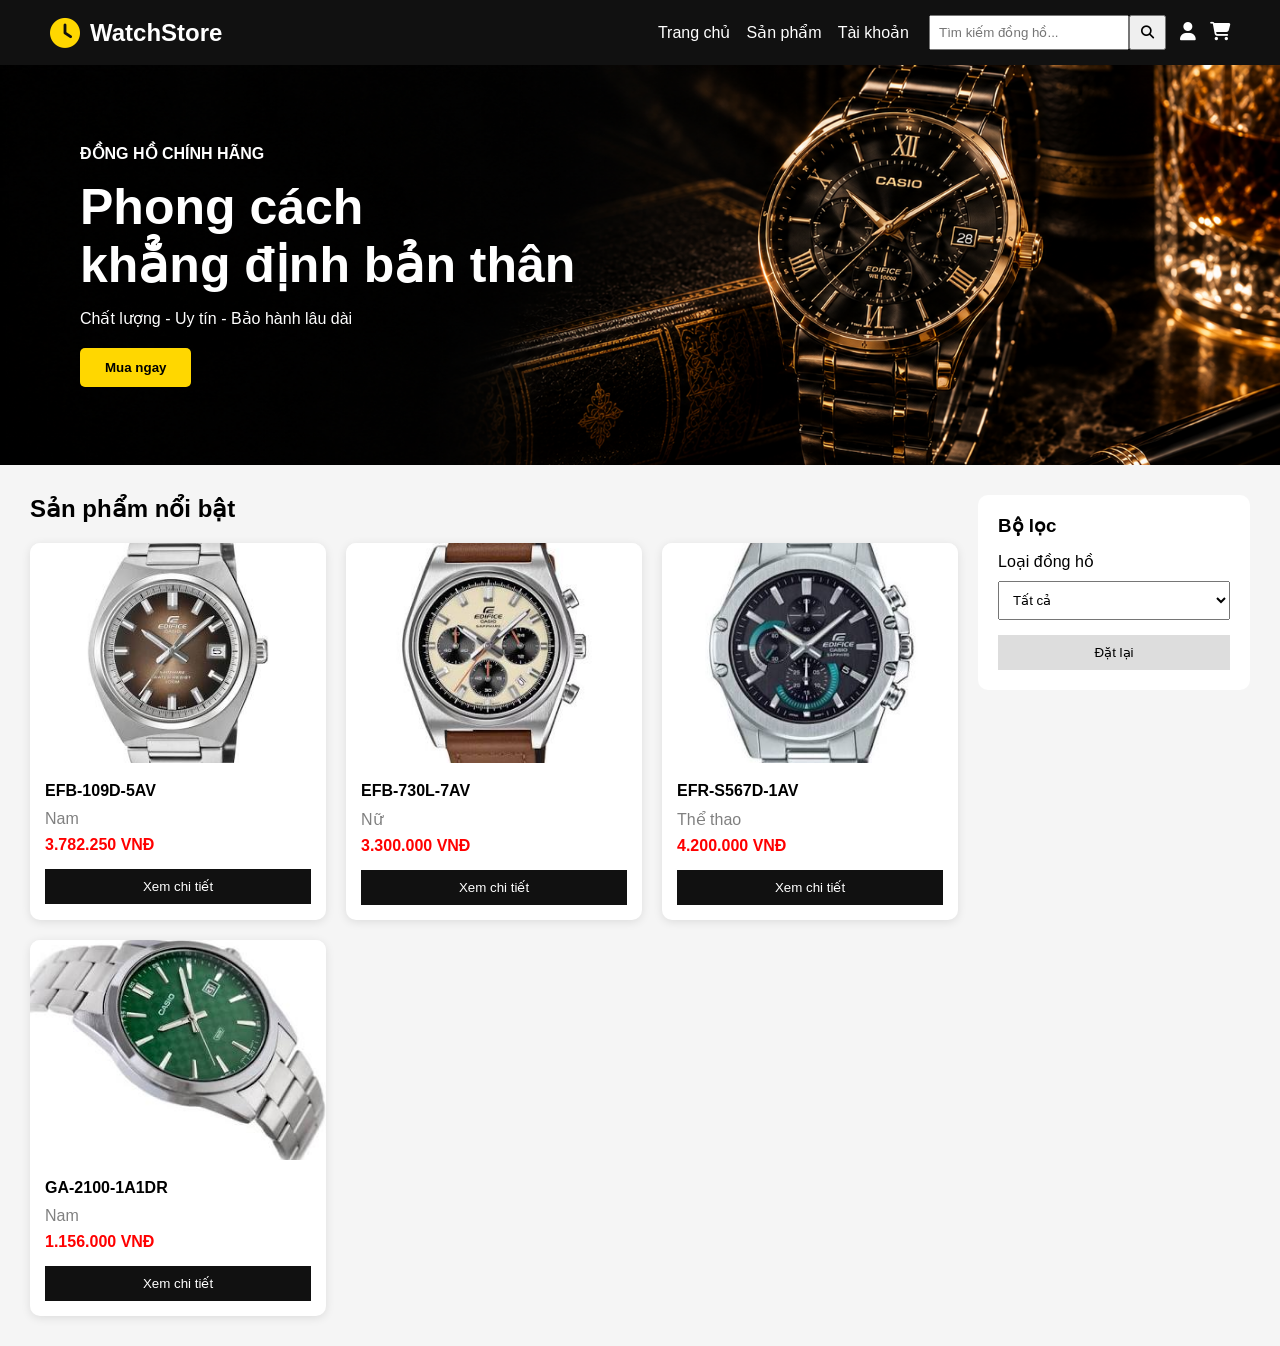
==== DoAnWeb1/index.html @ e43bc9a2 "Add files via upload" ====
<!DOCTYPE html>
<html lang="vi">
<head>
    <meta charset="UTF-8">
    <meta name="viewport" content="width=device-width, initial-scale=1.0">
    <title>Watch Store</title>
    <link rel="stylesheet" href="index.css">
    <link rel="stylesheet" href="https://cdnjs.cloudflare.com/ajax/libs/font-awesome/6.5.1/css/all.min.css">
</head>
<body>

    <!-- HEADER -->
    <header>
        <div class="logo">
            <i class="fa-solid fa-clock"></i>
            <h2>WatchStore</h2>
        </div>

        <div class="header-right">
          <nav>
            <a href="index.html">Trang chủ</a>
            <a href="products.html">Sản phẩm</a>
            <a href="account.html">Tài khoản</a>
          </nav>

          <div class="header-actions">
            <div class="search-box">
                <input type="text" id="searchInput" placeholder="Tìm kiếm đồng hồ...">
                <button onclick="searchProduct()" aria-label="Tìm kiếm">
                    <i class="fa-solid fa-magnifying-glass"></i>
                </button>
            </div>
            <a class="header-icon" href="account.html" aria-label="Tài khoản">
                <i class="fa-solid fa-user"></i>
            </a>
            <a class="header-icon" href="cart.html" aria-label="Giỏ hàng">
                <i class="fa-solid fa-cart-shopping"></i>
            </a>
          </div>
        </div>
    </header>

    <!-- BANNER -->
    <section class="banner">
        <div class="banner-content">
            <h4>ĐỒNG HỒ CHÍNH HÃNG</h4>
            <h1>Phong cách<br>khẳng định bản thân</h1>
            <p>Chất lượng - Uy tín - Bảo hành lâu dài</p>

            <a href="products.html">
                <button>Mua ngay</button>
            </a>
        </div>

        <div class="banner-image">
            <img src="BannerWatchImage.png" alt="Đồng hồ Casio sang trọng">
        </div>
    </section>

    <!-- MAIN -->
    <section class="container">

        <!-- DANH SÁCH -->
        <div class="products-section">

            <div class="section-title">
                <h2>Sản phẩm nổi bật</h2>
            </div>

            <div id="productList" class="product-grid">

            </div>

        </div>

        <!-- FILTER -->
        <aside class="filter-box">

            <h3>Bộ lọc</h3>

            <label>Loại đồng hồ</label>
            <select id="categoryFilter" onchange="filterProducts()">
                <option value="">Tất cả</option>
                <option value="Nam">Nam</option>
                <option value="Nữ">Nữ</option>
                <option value="Thể thao">Thể thao</option>
            </select>

            <button onclick="resetFilter()" class="reset-btn">
                Đặt lại
            </button>

        </aside>

    </section>

<script src="index.js"></script>
</body>
</html>
---- DoAnWeb1/index.css ----
* {
  margin: 0;
  padding: 0;
  box-sizing: border-box;
  font-family: Arial, Helvetica, sans-serif;
}

body {
  background: #f5f5f5;
}

/* HEADER */

header {
  background: #111;
  color: white;
  display: flex;
  justify-content: space-between;
  align-items: center;
  gap: 24px;
  padding: 15px 50px;
}

.logo {
  display: flex;
  align-items: center;
  gap: 10px;
}

.logo i {
  color: gold;
  font-size: 30px;
}

nav {
  display: flex;
  gap: 16px;
  white-space: nowrap;
}

nav a {
  color: white;
  text-decoration: none;
}

nav a:hover {
  color: gold;
}

.search-box {
  display: flex;
}

.header-right,
.header-actions {
  display: flex;
  align-items: center;
}

.header-right {
  gap: 20px;
}

.header-actions {
  gap: 14px;
}

.search-box input {
  width: 200px;
  padding: 8px;
}

.search-box button {
  padding: 8px 10px;
  cursor: pointer;
}

.header-icon {
  color: white;
  font-size: 18px;
}

.header-icon:hover {
  color: gold;
}

/* BANNER */

.banner {
  position: relative;
  isolation: isolate;
  overflow: hidden;
  height: 400px;
  background: linear-gradient(
    120deg,
    rgba(0, 0, 0, 0.7),
    rgba(0, 0, 0, 0.25)
  );
  color: white;
  display: flex;
  align-items: center;
  justify-content: space-between;
  padding: 40px 80px;
}

.banner-content {
  position: relative;
  z-index: 1;
}

.banner-content h1 {
  font-size: 50px;
  margin: 15px 0;
}

.banner-content p {
  margin-bottom: 20px;
}

.banner button {
  padding: 12px 25px;
  border: none;
  background: gold;
  cursor: pointer;
  border-radius: 5px;
  font-weight: bold;
}

.banner-image {
  position: absolute;
  inset: 0;
  z-index: -1;
}

.banner-image img {
  display: block;
  width: 100%;
  height: 100%;
  object-fit: cover;
}

/* MAIN */

.container {
  display: flex;
  gap: 20px;
  padding: 30px;
}

/* PRODUCT */

.products-section {
  flex: 4;
}

.section-title {
  margin-bottom: 20px;
}

.product-grid {
  display: grid;
  grid-template-columns: repeat(auto-fill, minmax(220px, 1fr));
  gap: 20px;
}

.product-card {
  background: white;
  border-radius: 10px;
  overflow: hidden;
  box-shadow: 0 2px 10px rgba(0, 0, 0, 0.1);
}

.product-card img {
  width: 100%;
  height: 220px;
  object-fit: cover;
}

.no-image {
  height: 220px;
  display: flex;
  align-items: center;
  justify-content: center;
  background: #ddd;
}

.product-info {
  padding: 15px;
}

.product-info h4 {
  margin-bottom: 10px;
}

.category {
  color: gray;
  margin-bottom: 8px;
}

.price {
  color: red;
  font-weight: bold;
  margin-bottom: 15px;
}

.product-info button {
  width: 100%;
  padding: 10px;
  border: none;
  background: #111;
  color: white;
  cursor: pointer;
}

.product-info button:hover {
  background: gold;
  color: black;
}

/* FILTER */

.filter-box {
  flex: 1;
  background: white;
  padding: 20px;
  border-radius: 10px;
  height: fit-content;
}

.filter-box h3 {
  margin-bottom: 15px;
}

.filter-box label {
  display: block;
  margin-bottom: 10px;
}

.filter-box select {
  width: 100%;
  padding: 10px;
  margin-bottom: 15px;
}

.reset-btn {
  width: 100%;
  padding: 10px;
  background: #ddd;
  border: none;
  cursor: pointer;
}

/* RESPONSIVE */

@media (max-width: 768px) {
  header {
    flex-direction: column;
    gap: 15px;
    padding: 15px 20px;
  }

  .header-right {
    flex-wrap: wrap;
    justify-content: center;
    gap: 12px;
  }

  nav {
    flex-wrap: wrap;
    justify-content: center;
  }

  .banner {
    flex-direction: column;
    height: auto;
    text-align: center;
  }

  .container {
    flex-direction: column;
  }

  .banner-image {
    inset: 0;
    -webkit-mask-image: radial-gradient(
      circle,
      rgba(0, 0, 0, 1) 50%,
      rgba(0, 0, 0, 0) 90%
    );
    mask-image: radial-gradient(
      circle,
      rgba(0, 0, 0, 1) 60%,
      rgba(0, 0, 0, 0) 100%
    );
  }

  .search-box input {
    width: 180px;
  }
}
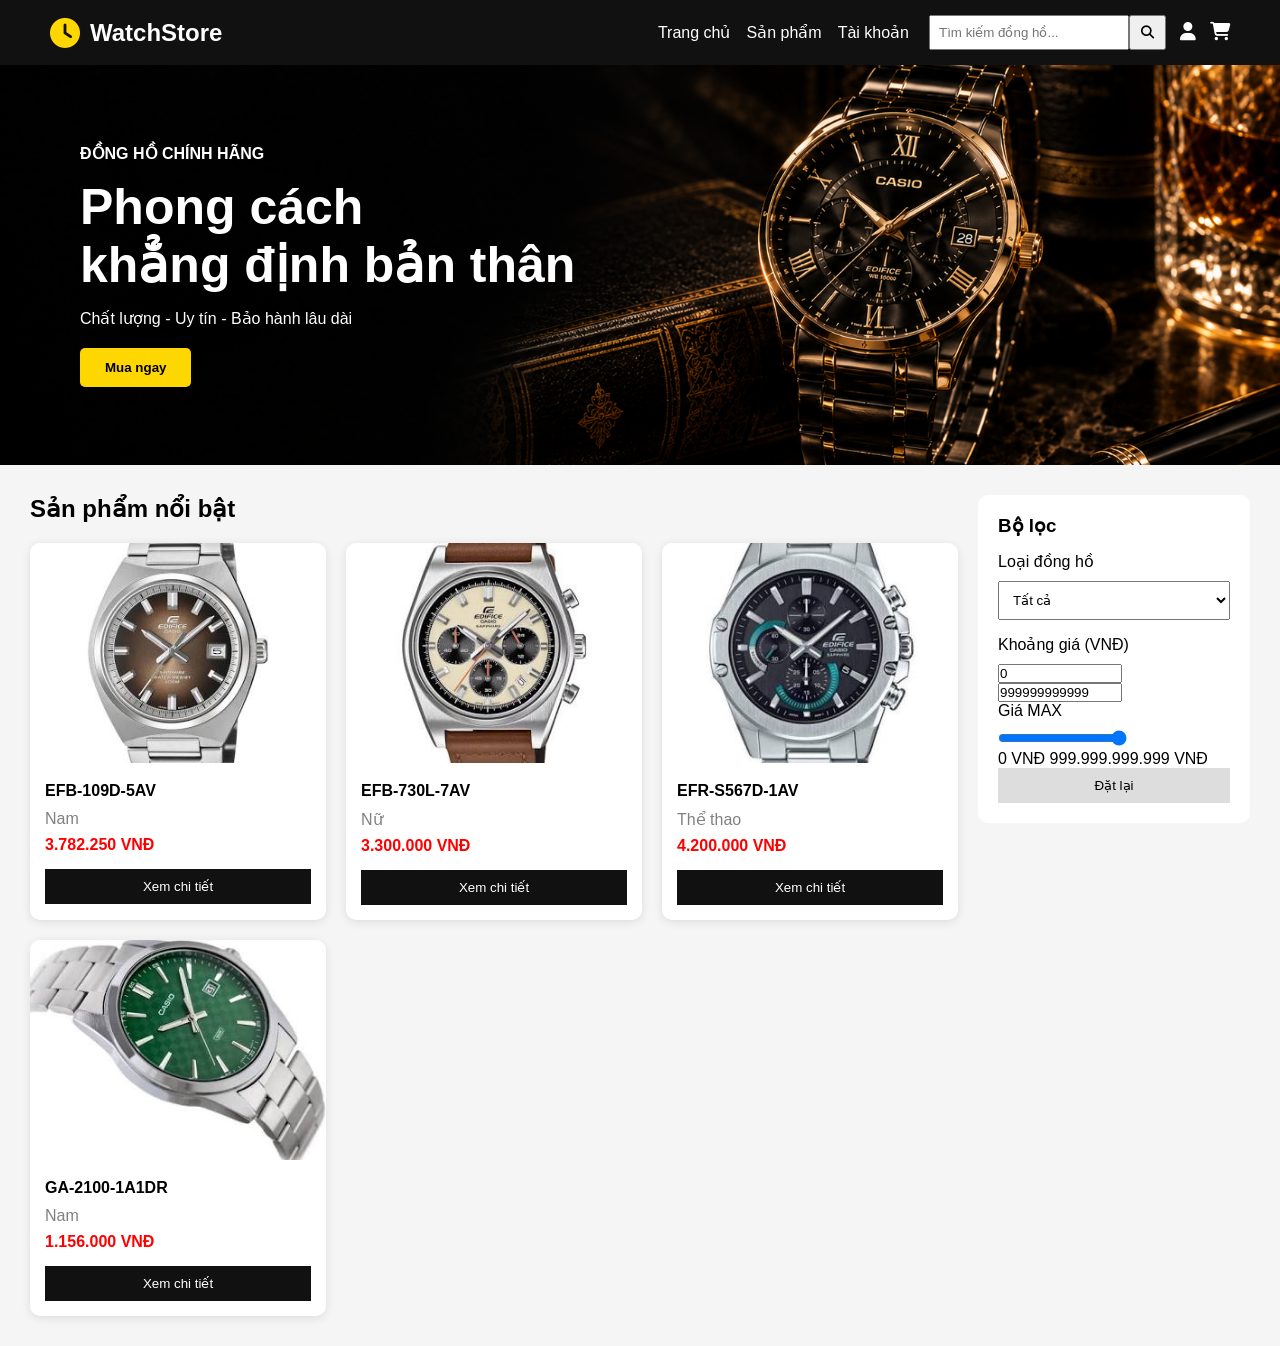
==== commit 6be091d3: "Update index.html" ====
--- a/DoAnWeb1/index.html
+++ b/DoAnWeb1/index.html
@@ -86,6 +86,46 @@
                 <option value="Thể thao">Thể thao</option>
             </select>
 
+            <label for="minPrice">Khoảng giá (VNĐ)</label>
+            <div class="price-range">
+                <input
+                    type="number"
+                    id="minPrice"
+                    min="0"
+                    max="999000000000"
+                    value="0"
+                    placeholder="Giá từ"
+                    oninput="filterProducts()"
+                    aria-label="Giá tối thiểu"
+                >
+                <input
+                    type="number"
+                    id="maxPrice"
+                    min="0"
+                    max="999999999999"
+                    value="999999999999"
+                    placeholder="Giá đến"
+                    oninput="syncMaxPrice(this.value)"
+                    aria-label="Giá tối đa"
+                >
+            </div>
+            <label for="maxPriceRange">Giá MAX</label>
+            <input
+                type="range"
+                id="maxPriceRange"
+                min="0"
+                max="999999999999"
+                step="1000000"
+                value="999999999999"
+                oninput="updateMaxPrice(this.value)"
+                aria-label="Điều chỉnh giá tối đa"
+            >
+            <div class="range-values">
+                <span>0 VNĐ</span>
+                <span id="maxPriceDisplay">999.999.999.999 VNĐ</span>
+            </div>
+            <p id="priceFilterError" class="filter-error" role="alert"></p>
+
             <button onclick="resetFilter()" class="reset-btn">
                 Đặt lại
             </button>
@@ -96,4 +136,4 @@
 
 <script src="index.js"></script>
 </body>
-</html>+</html>
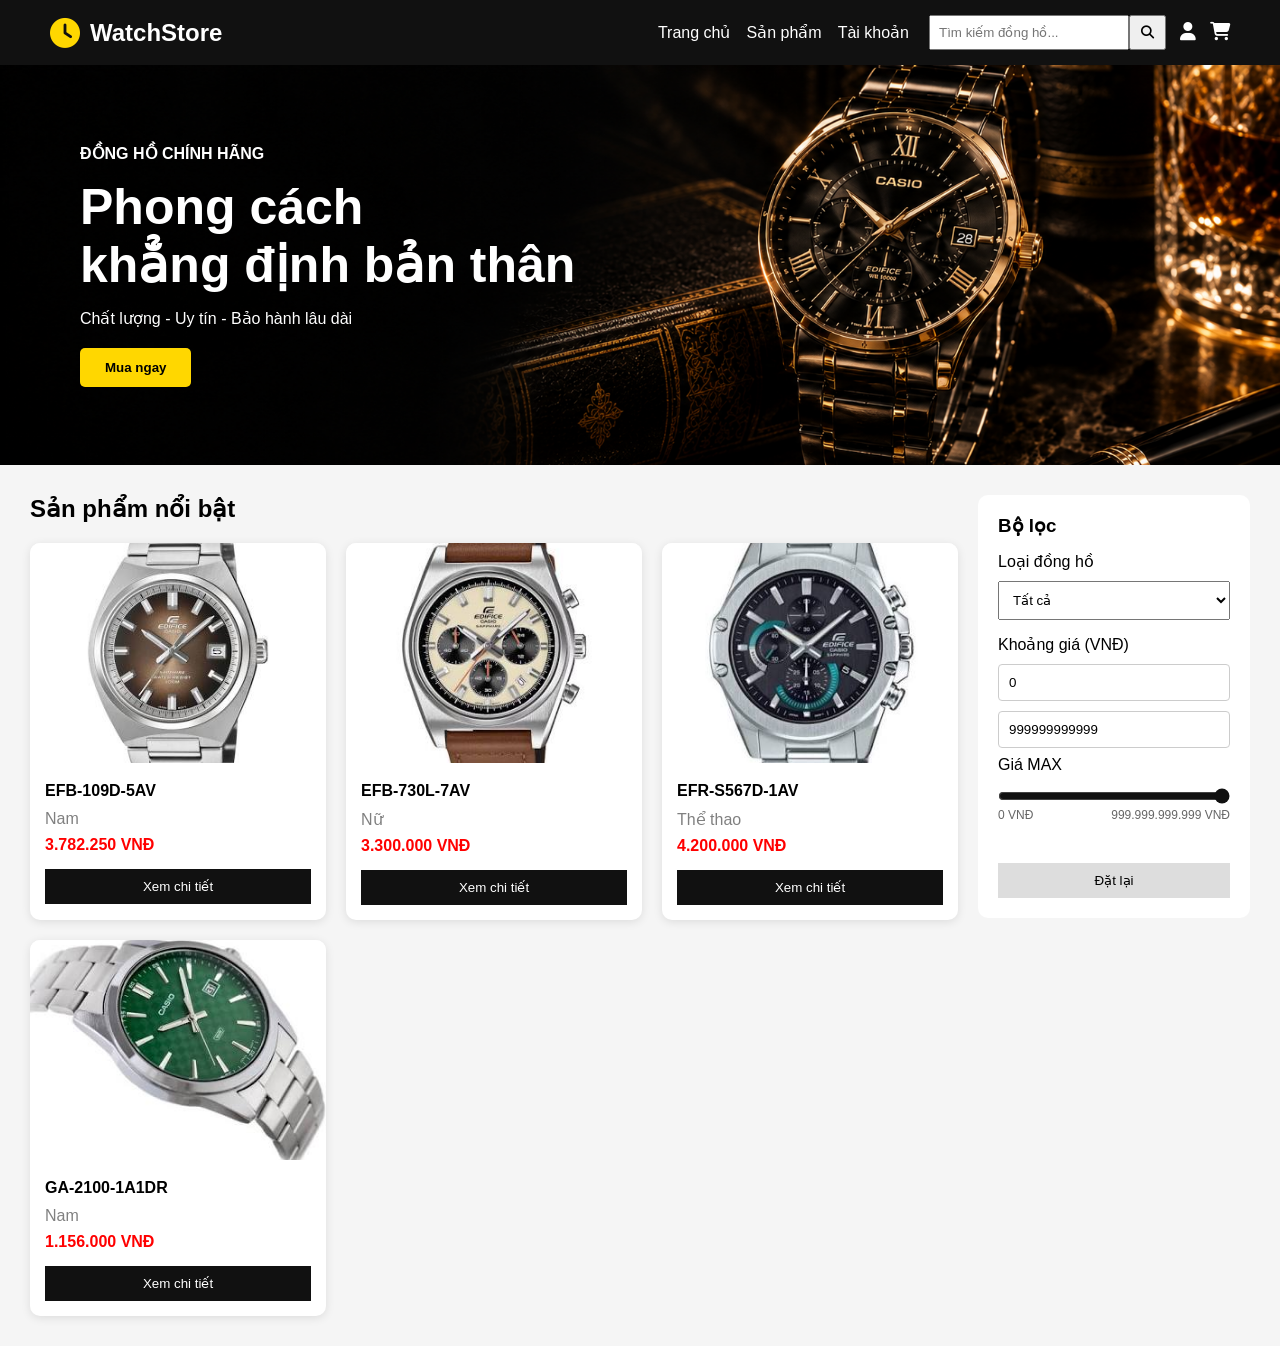
==== commit 76c7ee9b: "Update index.html" ====
--- a/DoAnWeb1/index.html
+++ b/DoAnWeb1/index.html
@@ -133,7 +133,8 @@
         </aside>
 
     </section>
-
+<script src="storage.js"></script>
+<script src="data.js"></script>
 <script src="index.js"></script>
 </body>
 </html>
--- a/DoAnWeb1/index.css
+++ b/DoAnWeb1/index.css
@@ -240,6 +240,41 @@
   width: 100%;
   padding: 10px;
   margin-bottom: 15px;
+}
+
+.price-range {
+  display: grid;
+  gap: 10px;
+  margin-bottom: 8px;
+}
+
+.price-range input {
+  width: 100%;
+  padding: 10px;
+  border: 1px solid #ccc;
+  border-radius: 4px;
+}
+
+.filter-box input[type="range"] {
+  width: 100%;
+  margin: 4px 0;
+  accent-color: #111;
+  cursor: pointer;
+}
+
+.range-values {
+  display: flex;
+  justify-content: space-between;
+  margin-bottom: 15px;
+  color: #666;
+  font-size: 12px;
+}
+
+.filter-error {
+  min-height: 18px;
+  margin-bottom: 8px;
+  color: #d00;
+  font-size: 13px;
 }
 
 .reset-btn {
